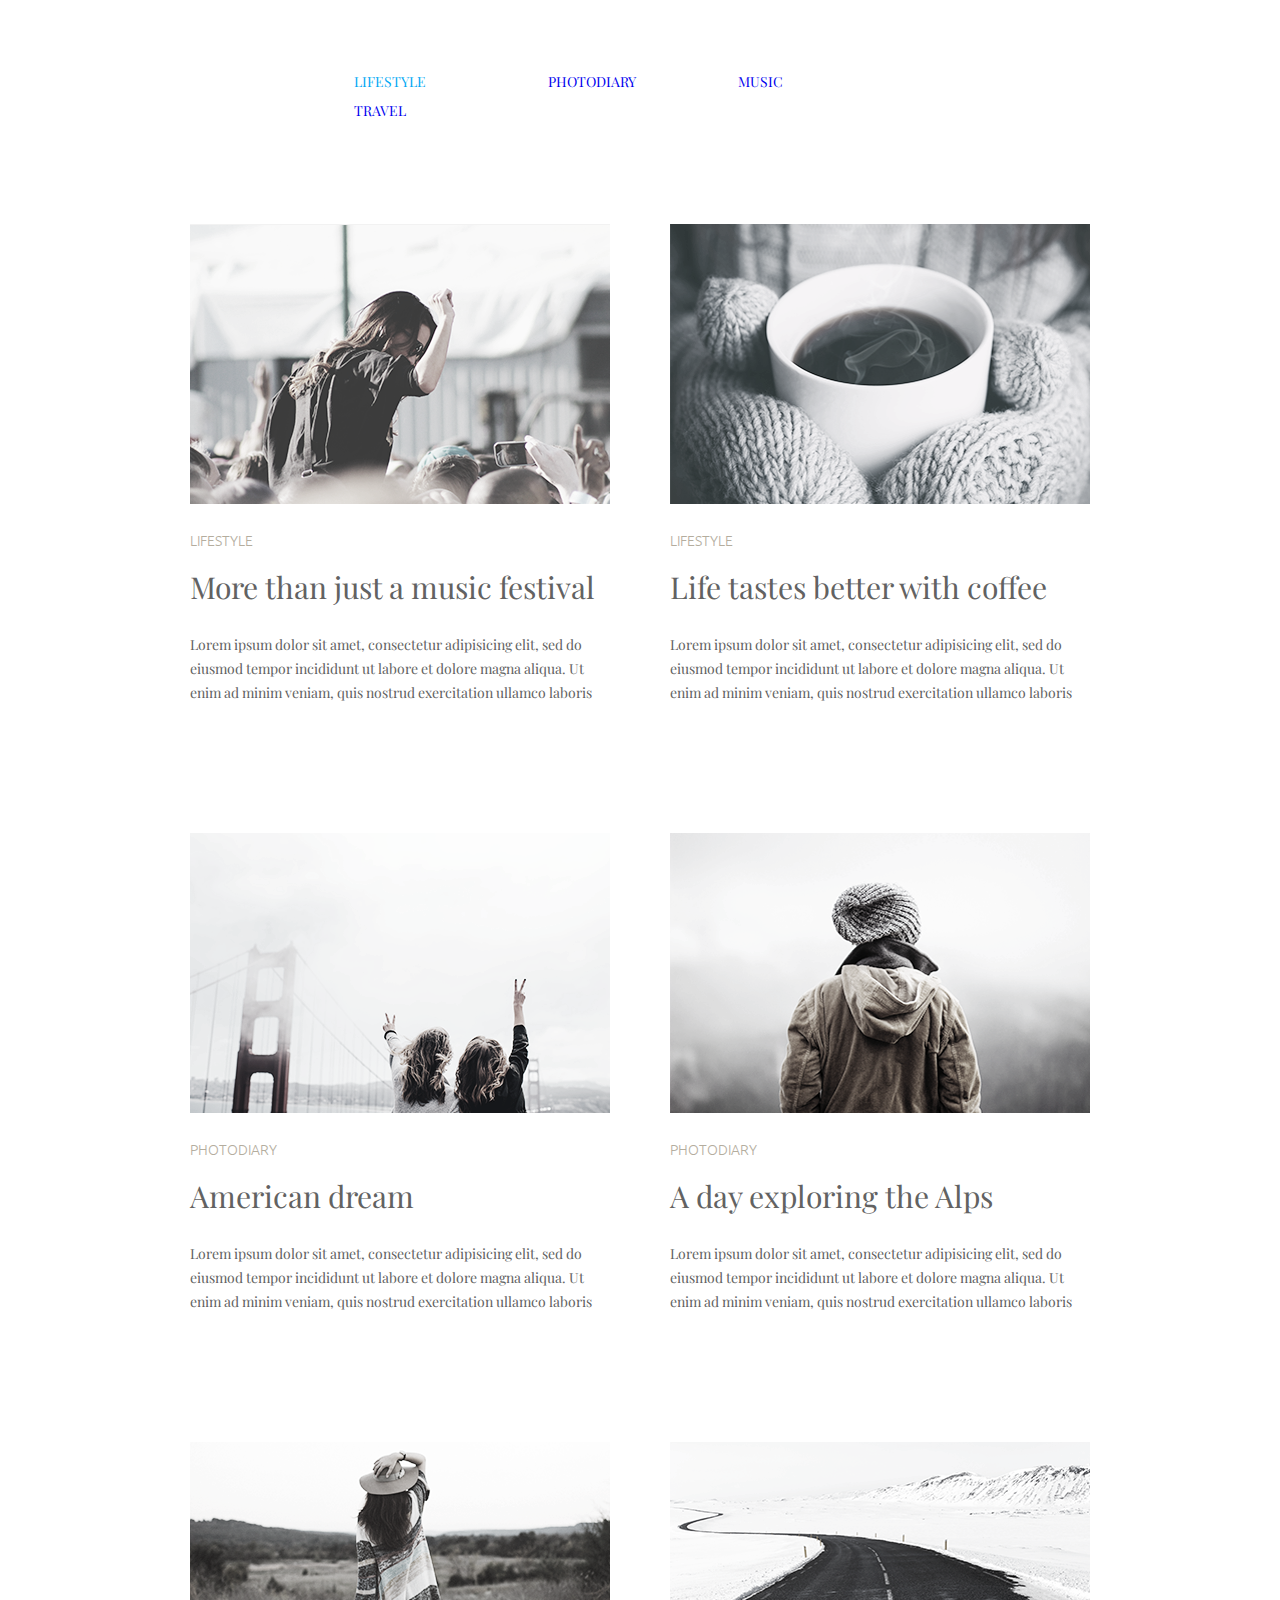
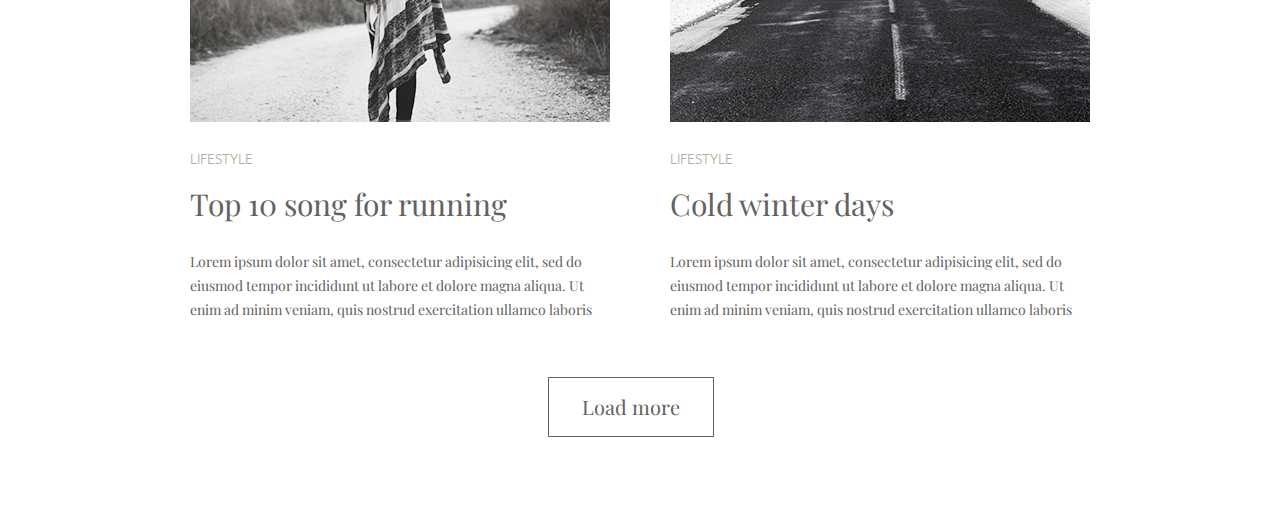
==== html-css/module-03/index.html @ 0390619e "add markup and styles for homework module-03" ====
<!DOCTYPE html>
<html lang="en">
<head>
	<meta charset="UTF-8">
	<meta name="viewport" content="width=device-width, initial-scale=1.0">
	<title>Home work. Module-03</title>
	<link href="https://fonts.googleapis.com/css?family=Playfair+Display&display=swap" rel="stylesheet">
	<link href="https://fonts.googleapis.com/css?family=Ubuntu:300&display=swap" rel="stylesheet">
	<link rel="stylesheet" href="./css/normalize.css">
	<link rel="stylesheet" href="./css/styles.css">
</head>
<body>

	<header class="page-header container">
		<nav class="page-navigation">
			<ul class="page-navigation-list">
				<li class="page-navigation-list-item">
					<a href="#" class="active">Lifestyle</a>
				</li>
				<li class="page-navigation-list-item">
					<a href="#">Photodiary</a>
				</li>
				<li class="page-navigation-list-item">
					<a href="#">Music</a>
				</li>
				<li class="page-navigation-list-item">
					<a href="#">Travel</a>
				</li>
			</ul>
		</nav>
	</header>

	<main class="main-section container">
		<ul class="article-list">
			<li class="article-list-item">
				<article>
					<img src="./images/music-festival.png" alt="girl on someones back in crowd" width="420" height="280">
					<p class="topic-name">Lifestyle</p>
					<h2 class="article-title">More than just a music festival</h2>
					<p class="article-content">
						Lorem ipsum dolor sit amet, consectetur adipisicing elit, sed do eiusmod tempor incididunt ut labore et dolore magna aliqua. Ut enim ad minim veniam, quis nostrud exercitation ullamco laboris
					</p>
				</article>
			</li>
			<li class="article-list-item">
				<article>
					<img src="./images/cup-of-coffee.png" alt="cup of coffee in someones hand" width="420" height="280">
					<p class="topic-name">Lifestyle</p>
					<h2 class="article-title">Life tastes better with coffee</h2>
					<p class="article-content">
						Lorem ipsum dolor sit amet, consectetur adipisicing elit, sed do eiusmod tempor incididunt ut labore et dolore magna aliqua. Ut enim ad minim veniam, quis nostrud exercitation ullamco laboris
					</p>
				</article>
			</li>
			<li class="article-list-item">
				<article>
					<img src="./images/golden-gate-bridge.png" alt="two girls on the golden gate bridge background" width="420" height="280">
					<p class="topic-name">Photodiary</p>
					<h2 class="article-title">American dream</h2>
					<p class="article-content">
						Lorem ipsum dolor sit amet, consectetur adipisicing elit, sed do eiusmod tempor incididunt ut labore et dolore magna aliqua. Ut enim ad minim veniam, quis nostrud exercitation ullamco laboris
					</p>
				</article>
			</li>
			<li class="article-list-item">
				<article>
					<img src="./images/someones-back.png" alt="someones back" width="420" height="280">
					<p class="topic-name">Photodiary</p>
					<h2 class="article-title">A day exploring the Alps</h2>
					<p class="article-content">
						Lorem ipsum dolor sit amet, consectetur adipisicing elit, sed do eiusmod tempor incididunt ut labore et dolore magna aliqua. Ut enim ad minim veniam, quis nostrud exercitation ullamco laboris
					</p>
				</article>
			</li>
			<li class="article-list-item">
				<article>
					<img src="./images/girl-on-a-road.png" alt="girl on a road" width="420" height="280">
					<p class="topic-name">Lifestyle</p>
					<h2 class="article-title">Top 10 song for running</h2>
					<p class="article-content">
						Lorem ipsum dolor sit amet, consectetur adipisicing elit, sed do eiusmod tempor incididunt ut labore et dolore magna aliqua. Ut enim ad minim veniam, quis nostrud exercitation ullamco laboris
					</p>
				</article>
			</li>
			<li class="article-list-item">
				<article>
					<img src="./images/snowy-road.png" alt="snowy road" width="420" height="280">
					<p class="topic-name">Lifestyle</p>
					<h2 class="article-title">Cold winter days</h2>
					<p class="article-content">
						Lorem ipsum dolor sit amet, consectetur adipisicing elit, sed do eiusmod tempor incididunt ut labore et dolore magna aliqua. Ut enim ad minim veniam, quis nostrud exercitation ullamco laboris
					</p>
				</article>
			</li>
		</ul>
		<button class="more-article-button">Load more</button>
	</main>

</body>
</html>
---- html-css/module-03/css/styles.css ----
html {
	box-sizing: border-box;
}

*,
*::before,
*::after {
	box-sizing: inherit;
}

body {
	font-family: 'Playfair Display', serif;
	font-size: 14px;
	font-weight: 400;
	line-height: 24px;
	color: #626262;
	background-color: #ffffff;
}

img {
	display: block;
	max-width: 100%;
	height: auto;
}

.container {
	margin: 0 auto;
	width: 901px;
}

.page-header {
	padding: 70px 164px;
	margin-bottom: 26px;
}

.page-navigation-list {
	margin: 0;
	padding: 0;
	list-style: none;
	font-size: 0;
}

.page-navigation-list-item {
	display: inline-block;
	font-size: 14px;
	text-transform: uppercase;
}

.page-navigation-list-item:first-of-type {
	margin-right: 122px;
}

.page-navigation-list-item:nth-of-type(2) {
	margin-right: 102px;
}

.page-navigation-list-item:nth-of-type(3) {
	margin-right: 95px;
}

.page-navigation-list-item a {
	text-decoration: none;
}

.page-navigation-list-item .active {
	color: #03a9f4;
}

.page-navigation-list-item a:hover,
.page-navigation-list-item a:focus {
	color: #03a9f4;
}

.article-list {
	margin: 0 0 50px;
	padding: 0;
	list-style: none;
	font-size: 0;
}

.article-list-item {
	display: inline-block;
	width: 420px;
}

.article-list-item:nth-child(2n + 1) {
	margin-right: 60px;
}

.article-list-item:not(:nth-last-child(-n + 2)) {
	margin-bottom: 128px;
}

.article-list-item img {
	margin-bottom: 28px;
}

.topic-name {
	margin: 0 0 20px;
	font-family: 'Ubuntu', 'Arial', sans-serif;
	font-size: 14px;
	font-weight: 300;
	line-height: 1.2;
	color: #b4ad9e;
	text-transform: uppercase;
}

.article-title {
	margin: 0 0 28px;
	font-size: 30px;
	font-weight: 400;
	line-height: 1.2;	
}

.article-content {
	margin: 0;
	font-size: 14px;
}

.more-article-button {
	margin: 0 0 70px 358px;
	padding: 17px 33px;
	border: 1px solid #626262;
	background-color: #ffffff;
	font-size: 20px;
	font-weight: 400;
	line-height: 24px;
	color: #626262;
	cursor: pointer;
}
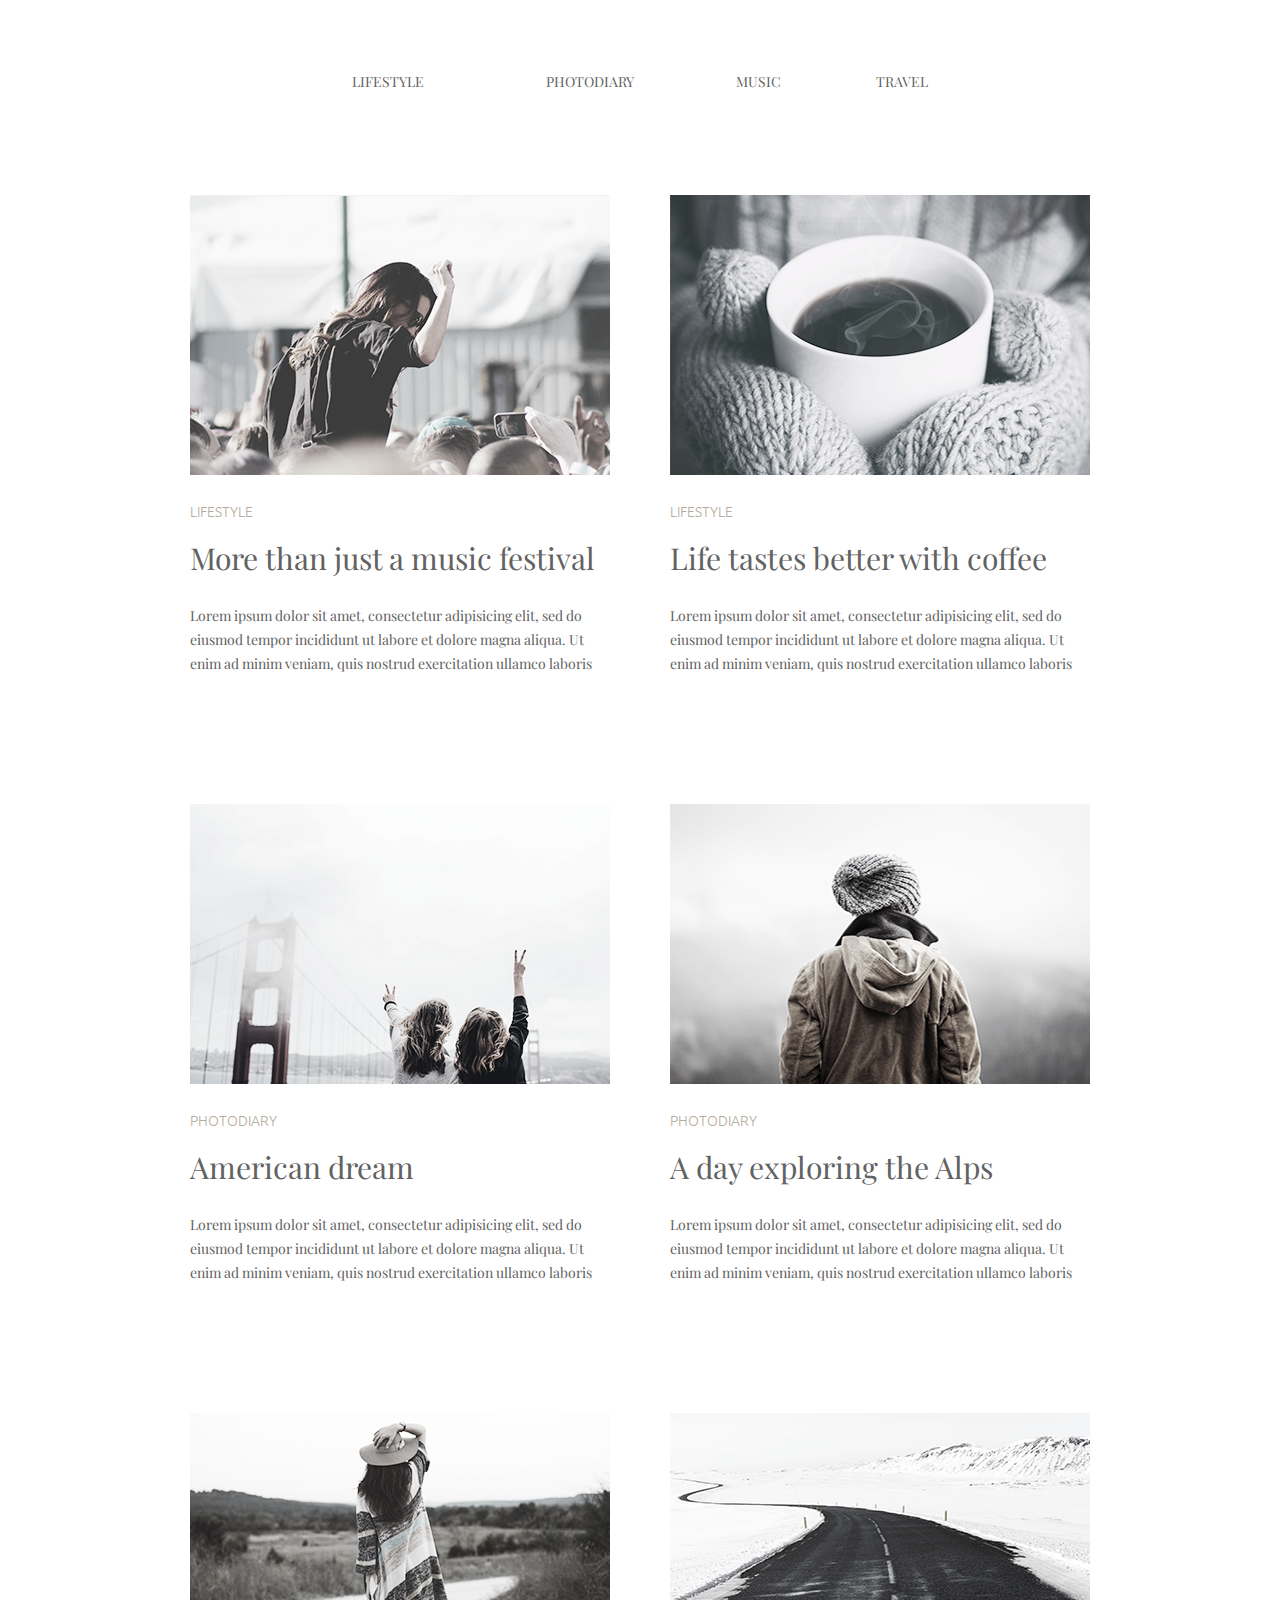
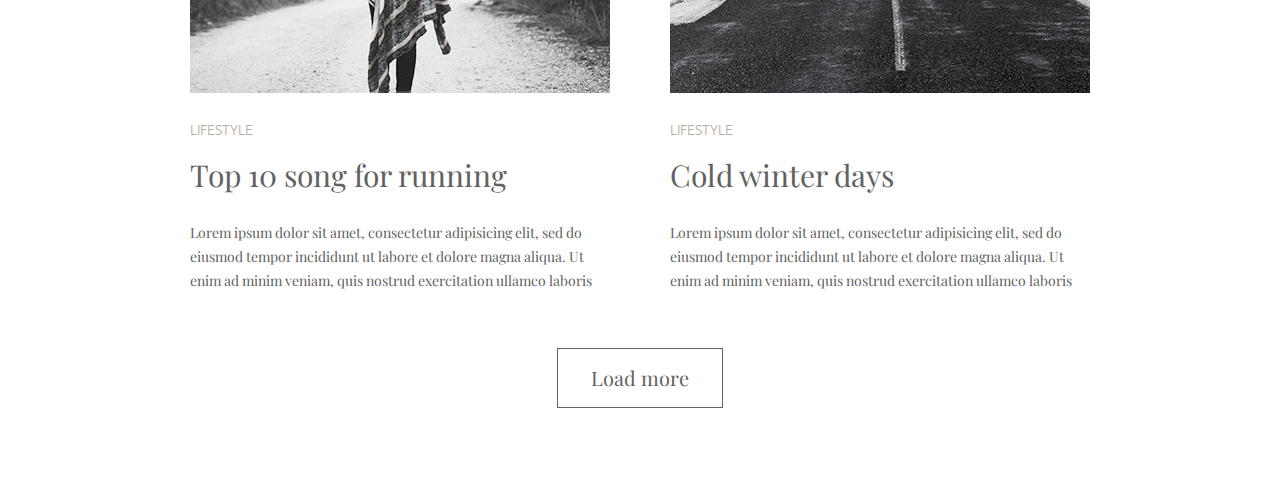
==== commit 16f637be: "removed the side paddings in the .page-header elements, added display block to navigation links, rem" ====
--- a/html-css/module-03/index.html
+++ b/html-css/module-03/index.html
@@ -15,7 +15,7 @@
 		<nav class="page-navigation">
 			<ul class="page-navigation-list">
 				<li class="page-navigation-list-item">
-					<a href="#" class="active">Lifestyle</a>
+					<a href="#">Lifestyle</a>
 				</li>
 				<li class="page-navigation-list-item">
 					<a href="#">Photodiary</a>
--- a/html-css/module-03/css/styles.css
+++ b/html-css/module-03/css/styles.css
@@ -29,7 +29,7 @@
 }
 
 .page-header {
-	padding: 70px 164px;
+	padding: 70px 0;
 	margin-bottom: 26px;
 }
 
@@ -38,6 +38,7 @@
 	padding: 0;
 	list-style: none;
 	font-size: 0;
+	text-align: center;
 }
 
 .page-navigation-list-item {
@@ -59,16 +60,18 @@
 }
 
 .page-navigation-list-item a {
+	display: block;
+	color: #626262;
 	text-decoration: none;
-}
-
-.page-navigation-list-item .active {
-	color: #03a9f4;
 }
 
 .page-navigation-list-item a:hover,
 .page-navigation-list-item a:focus {
 	color: #03a9f4;
+}
+
+.main-section {
+	padding-bottom: 70px;
 }
 
 .article-list {
@@ -118,7 +121,8 @@
 }
 
 .more-article-button {
-	margin: 0 0 70px 358px;
+	display: block;
+	margin: 0 auto;
 	padding: 17px 33px;
 	border: 1px solid #626262;
 	background-color: #ffffff;
@@ -127,7 +131,4 @@
 	line-height: 24px;
 	color: #626262;
 	cursor: pointer;
-}
-
-
-
+}